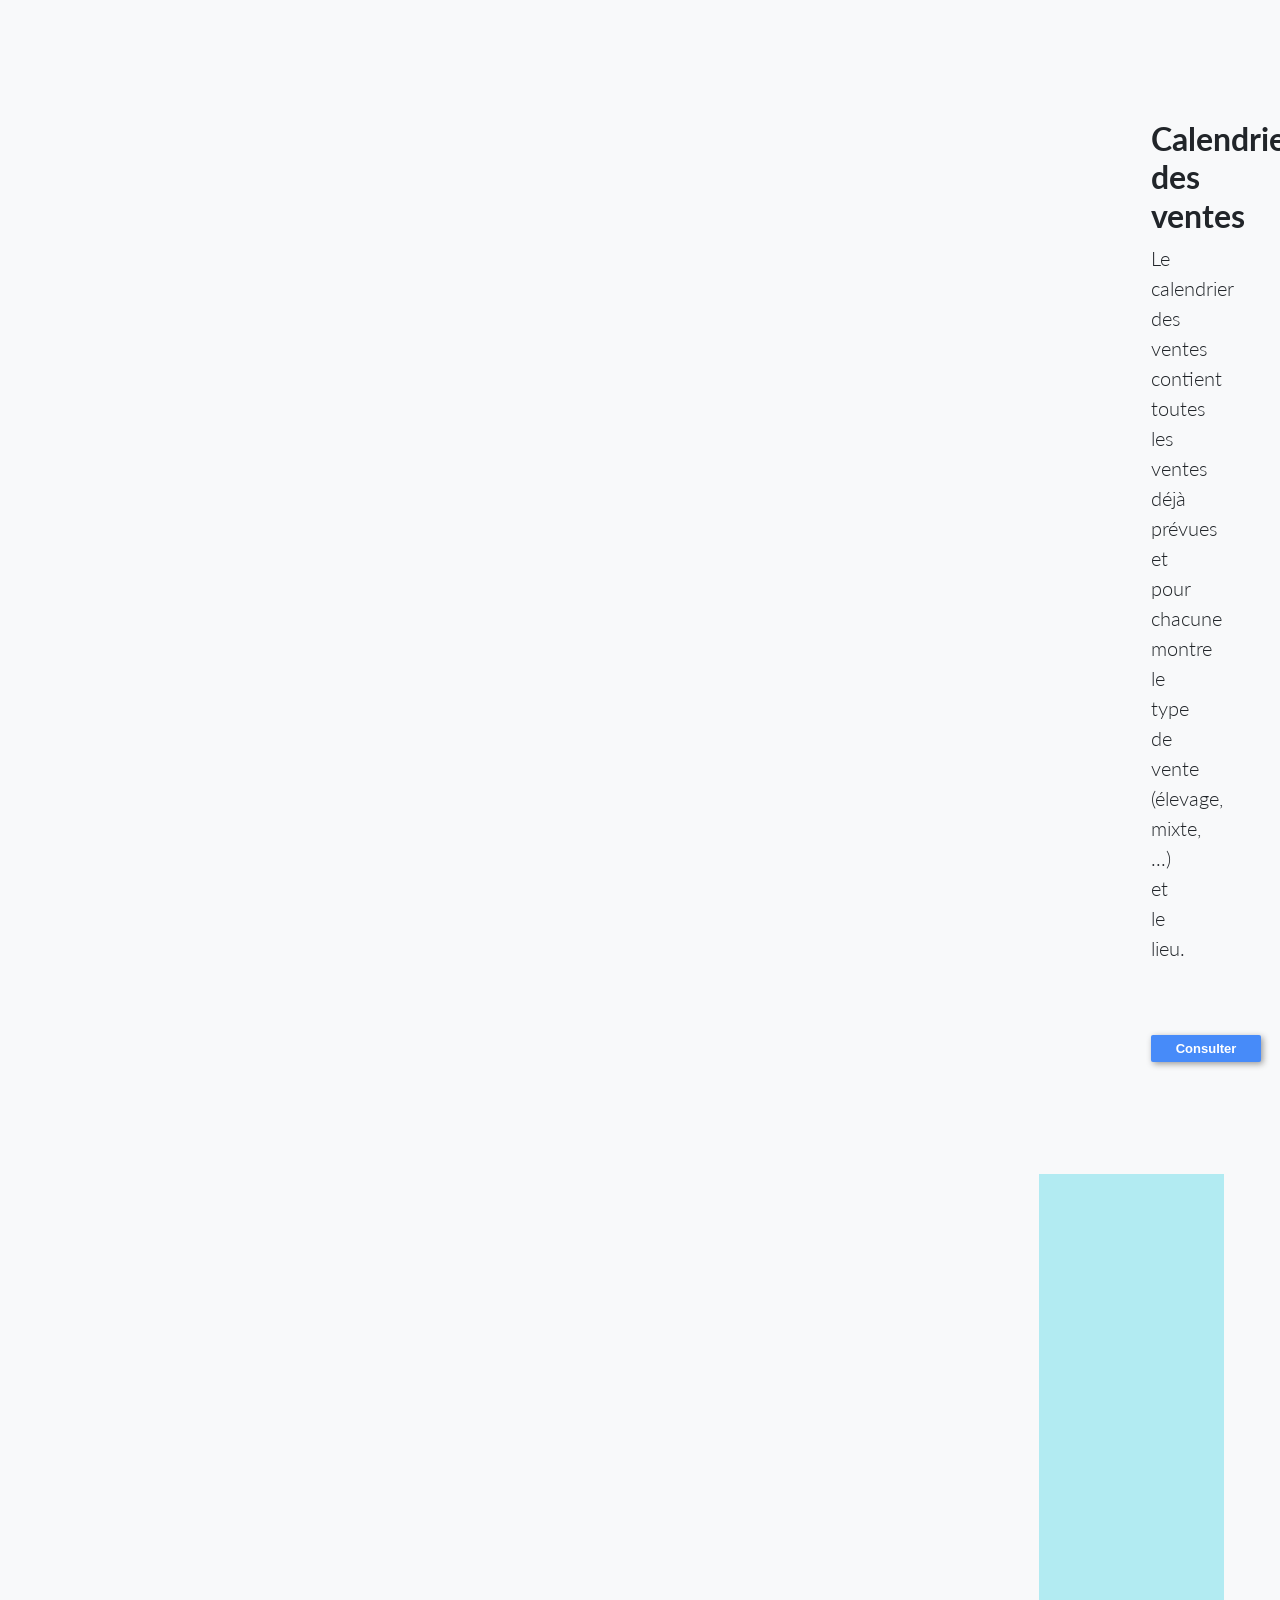
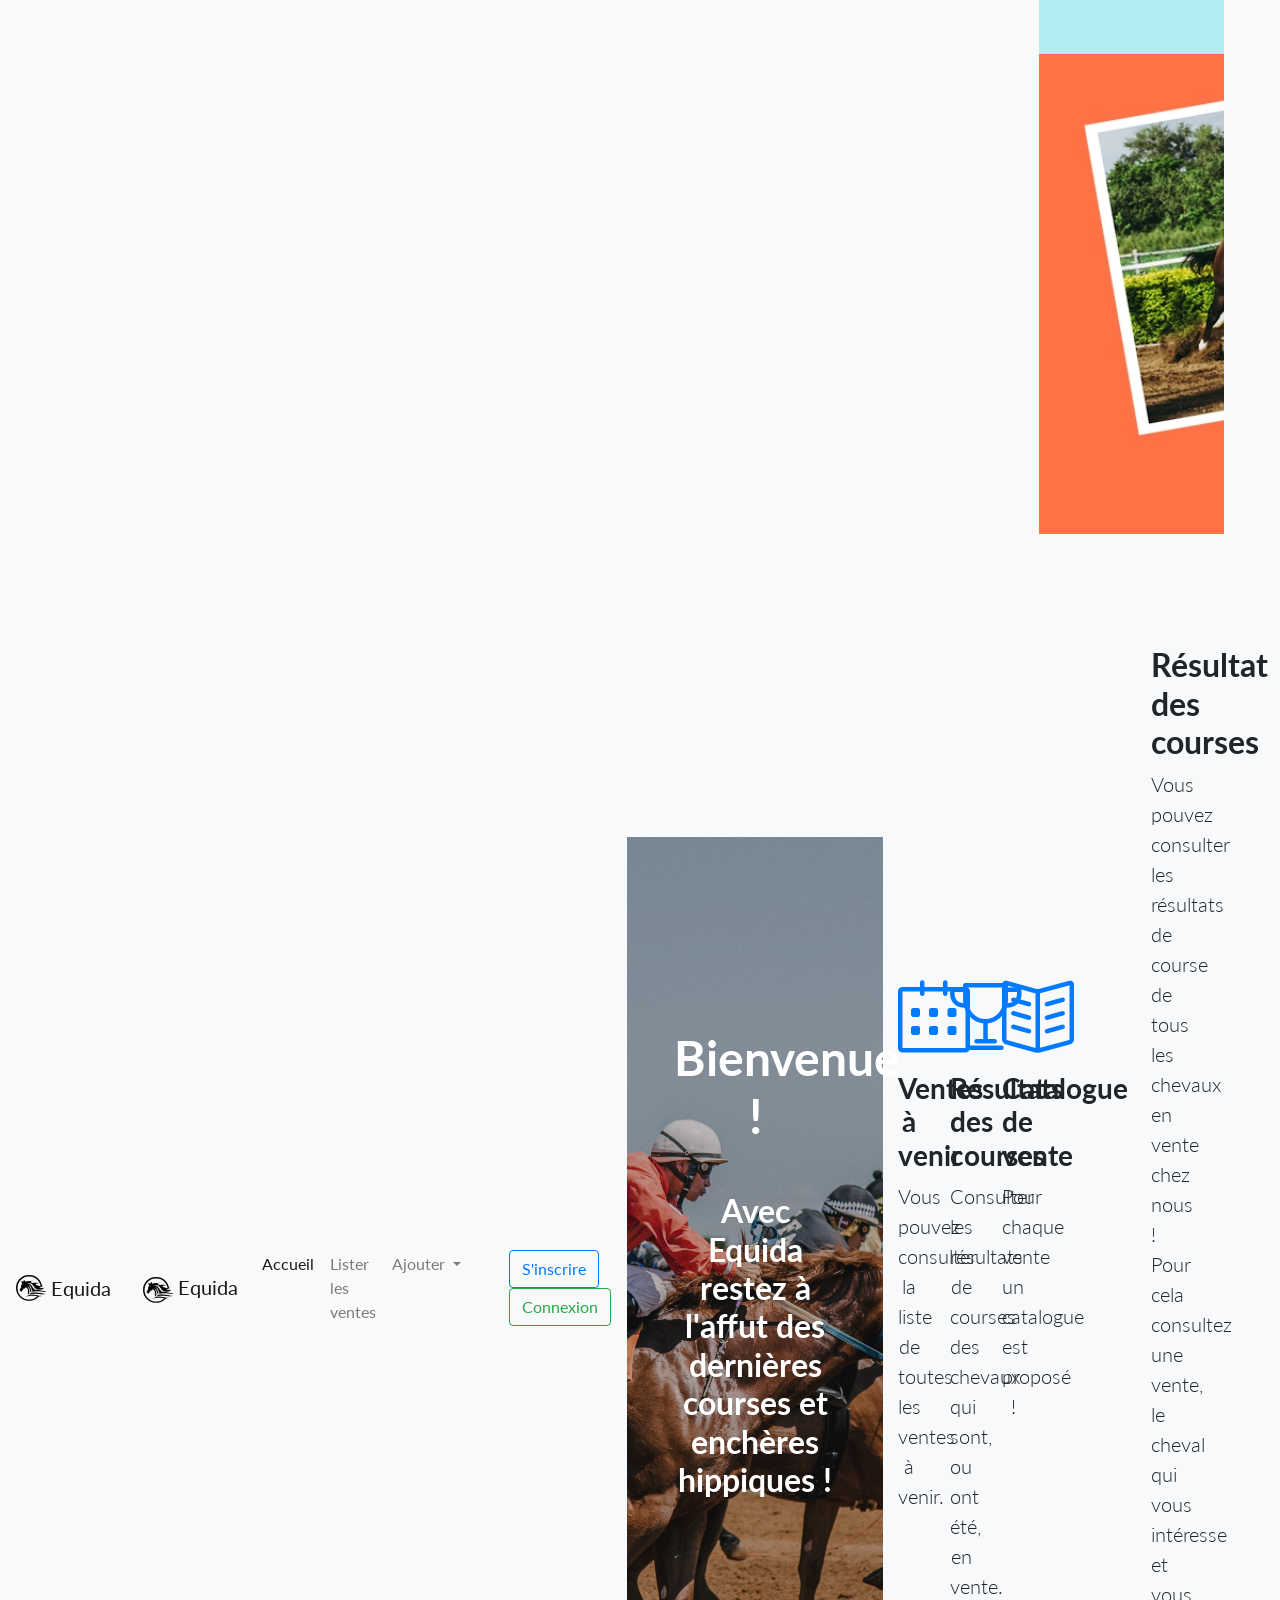
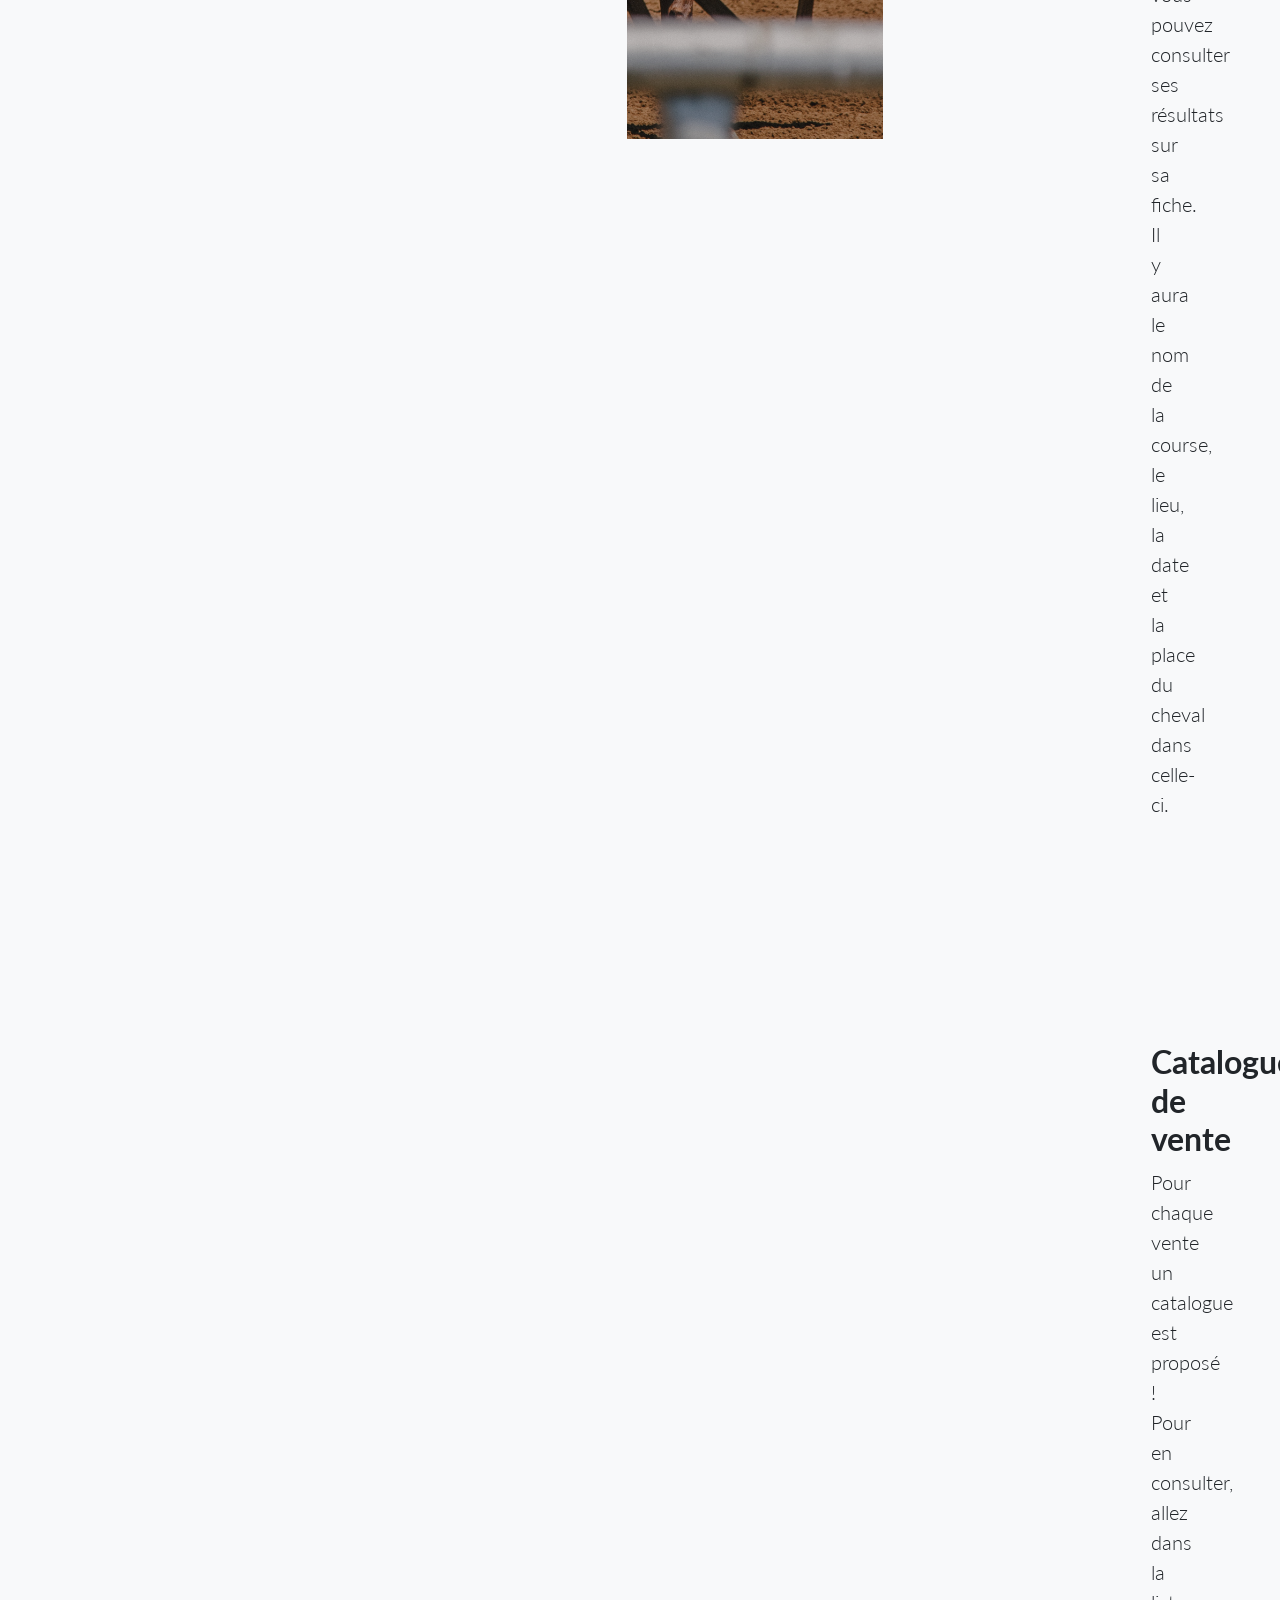
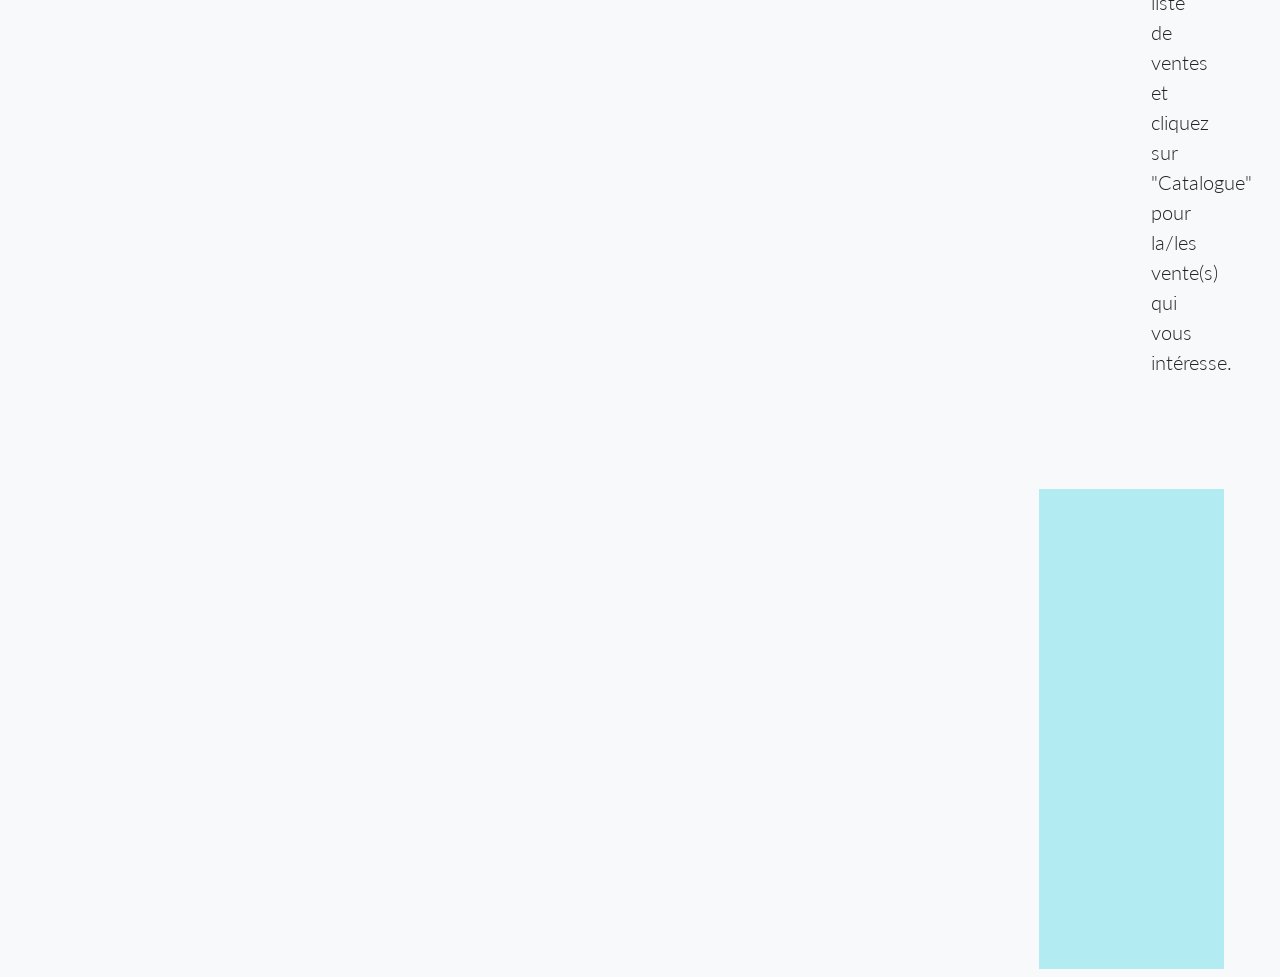
==== web/index.html @ ea1c99fb "Recup le projet" ====
<!DOCTYPE html>
<!--
To change this license header, choose License Headers in Project Properties.
To change this template file, choose Tools | Templates
and open the template in the editor.
-->
<html>
    <head>
        <title>Accueil</title>
        <meta charset="UTF-8">
        <meta name="viewport" content="width=device-width, initial-scale=1, shrink-to-fit=no">
        <!--<LINK href="stylesheet.css" rel="stylesheet" type="text/css">-->
    </head>
    <body>        
       
       <link rel="stylesheet" href="https://stackpath.bootstrapcdn.com/bootstrap/4.5.2/css/bootstrap.min.css" integrity="sha384-JcKb8q3iqJ61gNV9KGb8thSsNjpSL0n8PARn9HuZOnIxN0hoP+VmmDGMN5t9UJ0Z" crossorigin="anonymous">

    <nav class="navbar navbar-expand-lg navbar-light bg-light">
        <a class="navbar-brand" href="index.html">
            <img src="vues/img/Logo2.png" width="30" height="30" class="d-inline-block align-top" alt="ilg">
            Equida
        </a>

<html lang="en">

<head>

  <meta charset="utf-8">
  <meta name="viewport" content="width=device-width, initial-scale=1, shrink-to-fit=no">
  <meta name="description" content="">
  <meta name="author" content="">

  <title>Equida - Accueil</title>

  <!-- Bootstrap core CSS -->
  <link href="vendor/bootstrap/css/bootstrap.min.css" rel="stylesheet">

  <!-- Custom fonts for this template -->
  <link href="vendor/fontawesome-free/css/all.min.css" rel="stylesheet">
  <link href="vendor/simple-line-icons/css/simple-line-icons.css" rel="stylesheet" type="text/css">
  <link href="https://fonts.googleapis.com/css?family=Lato:300,400,700,300italic,400italic,700italic" rel="stylesheet" type="text/css">

  <!-- Custom styles for this template -->
  <link href="css/landing-page.min.css" rel="stylesheet">
  <link href="css/landing-page.css" rel="stylesheet">

</head>

<body>

  <!-- Navigation -->
  <nav class="navbar navbar-expand-lg navbar-light bg-light">
  <a class="navbar-brand" href="#">
      <img src="img/Logo2.png" alt="logo cheval" height="30" width="30">
          Equida</a>
  <button class="navbar-toggler" type="button" data-toggle="collapse" data-target="#navbarSupportedContent" aria-controls="navbarSupportedContent" aria-expanded="false" aria-label="Toggle navigation">
    <span class="navbar-toggler-icon"></span>
  </button>

  <div class="collapse navbar-collapse" id="navbarSupportedContent">
    <ul class="navbar-nav mr-auto">
      <li class="nav-item active">
        <a class="nav-link" href="index.html">Accueil <span class="sr-only">(current)</span></a>
      </li>
      <li class="nav-item">
        <a class="nav-link" href="ServletVentes/listerLesVentes">Lister les ventes</a>
      </li>
      <li class="nav-item dropdown">
        <a class="nav-link dropdown-toggle" href="#" id="navbarDropdown" role="button" data-toggle="dropdown" aria-haspopup="true" aria-expanded="false">
          Ajouter
        </a>
        <div class="dropdown-menu" aria-labelledby="navbarDropdown">
          <a class="dropdown-item" href="ServletClient/ajouterClient">Ajouter Client</a>
          <a class="dropdown-item" href="ServletCheval/ajouterCheval">Ajouter Cheval</a>
          <a class="dropdown-item" href="ServletAdmin/ajouterTypeCheval">Ajouter Type Cheval</a>
          <a class="dropdown-item" href="ServletAdmin/ajouterCategVente">Ajouter Catégorie</a>

           

          <a class="dropdown-item" href="ServletAdmin/ajouterPays">Ajouter Pays</a>

        </div>
      </li>
    </ul>
      
      <form class="form-inline my-2 my-lg-0">
      <ul class="form-inline my-2 my-lg-0">
       <a type="button" class="btn btn-outline-primary" href="inscription.html">S'inscrire </a> &nbsp;
       <a type="button" class="btn btn-outline-success" href="connexion.html">Connexion </a>
       
      </ul>
      
     
      
   
      
  </div>
</nav>

        
       <!--
        <div>PAGE D'ACCUEIL EQUIDA - A EMBELLIR</div>
        <a href="/Orion/ServletVentes/listerLesVentes"> Les Ventes</a><br>
        <a href="/Orion/ServletClient/ajouterClient"> Ajout Client</a><br>
        <a href="/Orion/ServletCheval/ajouterCheval"> Ajout Cheval</a><br>
        <a href="/Orion/ServletAdmin/ajouterCategVente"> Ajout Categorie</a><br>-->

    </body>
</html>

  <!-- Masthead -->
  <header class="masthead text-white text-center">
    <div class="overlay"></div>
    <div class="container">
      <div class="row">
        <div class="col-xl-9 mx-auto">
          <h1 class="mb-5">Bienvenue !</h1>
          <h2 class="mb-5">Avec Equida restez à l'affut des dernières courses et enchères hippiques !</h2>
        </div>
        <div class="col-md-10 col-lg-8 col-xl-7 mx-auto">
          <!--<form>
            <div class="form-row">
              <div class="col-12 col-md-9 mb-2 mb-md-0">
                <input type="email" class="form-control form-control-lg" placeholder="Enter your email...">
              </div>
              <div class="col-12 col-md-3">
                <button type="submit" class="btn btn-block btn-lg btn-primary">Sign up!</button>
              </div>
            </div>
          </form>-->
        </div>
      </div>
    </div>
  </header>

  <!-- Icons Grid -->
  <section class="features-icons bg-light text-center">
    <div class="container">
      <div class="row">
        <div class="col-lg-4">
          <div class="features-icons-item mx-auto mb-5 mb-lg-0 mb-lg-3">
            <div class="features-icons-icon d-flex">
              <i class="icon-calendar m-auto text-primary"></i>
            </div>
            <h3>Ventes à venir</h3>
            <p class="lead mb-0">Vous pouvez consulter la liste de toutes les ventes à venir.</p>
          </div>
        </div>
        <div class="col-lg-4">
          <div class="features-icons-item mx-auto mb-5 mb-lg-0 mb-lg-3">
            <div class="features-icons-icon d-flex">
              <i class="icon-trophy m-auto text-primary"></i>
            </div>
            <h3>Résultats des courses</h3>
            <p class="lead mb-0">Consulter les résultats de courses des chevaux qui sont, ou ont été, en vente.</p>
          </div>
        </div>
        <div class="col-lg-4">
          <div class="features-icons-item mx-auto mb-0 mb-lg-3">
            <div class="features-icons-icon d-flex">
              <i class="icon-book-open m-auto text-primary"></i>
            </div>
            <h3>Catalogue de vente</h3>
            <p class="lead mb-0">Pour chaque vente un catalogue est proposé !</p>
          </div>
        </div>
      </div>
    </div>
  </section>

  <!-- Image Showcases -->
  <section class="showcase">
    <div class="container-fluid p-0">
      <div class="row no-gutters">

        <div class="col-lg-6 order-lg-2 text-white showcase-img" style="background-image: url('img/bg-showcase-1.jpg');"></div>
        <div class="col-lg-6 order-lg-1 my-auto showcase-text">
          <h2>Calendrier des ventes</h2>
          <p class="lead mb-0">Le calendrier des ventes contient toutes les ventes déjà prévues et pour chacune montre le type de vente (élevage, mixte, ...) et le lieu.</p>
          <br><br><br>
          <button class="btBleu" style="display: block; margin : auto; " onclick="window.location.href = 'ServletVentes/listerLesVentes';">Consulter</button> <!-- Plus tard changer pour un vrai calendrier -->
        </div>
      </div>
      <div class="row no-gutters">
        <div class="col-lg-6 text-white showcase-img" style="background-image: url('img/bg-showcase-2.jpg');"></div>
        <div class="col-lg-6 my-auto showcase-text">
          <h2>Résultat des courses</h2>
          <p class="lead mb-0">Vous pouvez consulter les résultats de course de tous les chevaux en vente chez nous ! Pour cela consultez une vente, le cheval qui vous intéresse et vous pouvez consulter ses résultats sur sa fiche. <br> Il y aura le nom de la course, le lieu, la date et la place du cheval dans celle-ci.</p>
        </div>
      </div>
      <div class="row no-gutters">
        <div class="col-lg-6 order-lg-2 text-white showcase-img" style="background-image: url('img/bg-showcase-3.jpg');"></div>
        <div class="col-lg-6 order-lg-1 my-auto showcase-text">
          <h2>Catalogue de vente</h2>
          <p class="lead mb-0">Pour chaque vente un catalogue est proposé ! <br> Pour en consulter, allez dans la liste de ventes et cliquez sur "Catalogue" pour la/les vente(s) qui vous intéresse.</p>
        </div>
      </div>
    </div>
  </section>


  <!-- Call to Action -->
  <!--<section class="call-to-action text-white text-center">
    <div class="overlay"></div>
    <div class="container">
      <div class="row">
        <div class="col-xl-9 mx-auto">
          <h2 class="mb-4">Ready to get started? Sign up now!</h2>
        </div>
        <div class="col-md-10 col-lg-8 col-xl-7 mx-auto">
          <form>
            <div class="form-row">
              <div class="col-12 col-md-9 mb-2 mb-md-0">
                <input type="email" class="form-control form-control-lg" placeholder="Enter your email...">
              </div>
              <div class="col-12 col-md-3">
                <button type="submit" class="btn btn-block btn-lg btn-primary">Sign up!</button>
              </div>
            </div>
          </form>
        </div>
      </div>
    </div>
  </section>
  -->

  <!-- Footer -->
  <footer class="footer bg-light">
    <div class="container">
      <div class="row">
        <div class="col-lg-6 h-100 text-center text-lg-left my-auto">
          <ul class="list-inline mb-2">
            <li class="list-inline-item">
              <a href="#">A propos</a>
            </li>
            <li class="list-inline-item">&sdot;</li>
            <li class="list-inline-item">
              <a href="#">Contact</a>
            </li>
            <li class="list-inline-item">&sdot;</li>
            <li class="list-inline-item">
              <a href="#">Conditions d'utilisation</a>
            </li>
            <li class="list-inline-item">&sdot;</li>
            <li class="list-inline-item">
              <a href="#">RGPD</a>
            </li>
          </ul>
          <p class="text-muted small mb-4 mb-lg-0">&copy; Equida 2020 | CLEMENT Hugo - ADALA Yanis - DUPREZ Valentine <br> Lycée Jean Rostand, Caen - BTS SIO 2020-2021.</p>
        </div>
        
      </div>
    </div>
  </footer>


  <!-- Bootstrap core JavaScript -->
  <script src="vendor/jquery/jquery.min.js"></script>
  <script src="vendor/bootstrap/js/bootstrap.bundle.min.js"></script>

</body>

</html>
---- web/stylesheet.css ----
/*
To change this license header, choose License Headers in Project Properties.
To change this template file, choose Tools | Templates
and open the template in the editor.
*/
/* 
    Created on : 6 oct. 2020, 08:26:39
    Author     : sio2
*/

div{
    font-size: 250%;
    text-decoration:underline;
    text-align: center
}

nav ul{
    padding: 0px;
    margin: 0px;
    list-style-type:none;
    background-color:#333333;
    text-align: center;
}

nav li{
    display:inline-block;
    width:200px;
    height:40px;
    margin:0px;
    padding:0px;
    border-right:1px solid #CCCCCC;
    text-align: center;
    line-height:40px;
}

nav li :hover{
    background-color:#3388BB;
}

nav li a{
    display:block;
    text-decoration:none;
    color:#FFFFFF;
}

title{
    font-size: 250%;
    text-decoration:underline;
    text-align: center
}
---- web/css/landing-page.min.css ----
/*!
 * Start Bootstrap - Landing Page v5.0.8 (https://startbootstrap.com/themes/landing-page)
 * Copyright 2013-2020 Start Bootstrap
 * Licensed under MIT (https://github.com/StartBootstrap/startbootstrap-landing-page/blob/master/LICENSE)
 */body{font-family:Lato,'Helvetica Neue',Helvetica,Arial,sans-serif}h1,h2,h3,h4,h5,h6{font-family:Lato,'Helvetica Neue',Helvetica,Arial,sans-serif;font-weight:700}header.masthead{position:relative;background-color:#343a40;background:url(../img/bg-masthead.jpg) no-repeat center center;background-size:cover;padding-top:8rem;padding-bottom:8rem}header.masthead .overlay{position:absolute;background-color:#212529;height:100%;width:100%;top:0;left:0;opacity:.3}header.masthead h1{font-size:2rem}@media (min-width:768px){header.masthead{padding-top:12rem;padding-bottom:12rem}header.masthead h1{font-size:3rem}}.showcase .showcase-text{padding:3rem}.showcase .showcase-img{min-height:30rem;background-size:cover}@media (min-width:768px){.showcase .showcase-text{padding:7rem}}.features-icons{padding-top:7rem;padding-bottom:7rem}.features-icons .features-icons-item{max-width:20rem}.features-icons .features-icons-item .features-icons-icon{height:7rem}.features-icons .features-icons-item .features-icons-icon i{font-size:4.5rem}.features-icons .features-icons-item:hover .features-icons-icon i{font-size:5rem}.testimonials{padding-top:7rem;padding-bottom:7rem}.testimonials .testimonial-item{max-width:18rem}.testimonials .testimonial-item img{max-width:12rem;box-shadow:0 5px 5px 0 #adb5bd}.call-to-action{position:relative;background-color:#343a40;background:url(../img/bg-masthead.jpg) no-repeat center center;background-size:cover;padding-top:7rem;padding-bottom:7rem}.call-to-action .overlay{position:absolute;background-color:#212529;height:100%;width:100%;top:0;left:0;opacity:.3}footer.footer{padding-top:4rem;padding-bottom:4rem}
---- web/css/landing-page.css ----
/*!
 * Start Bootstrap - Landing Page v5.0.8 (https://startbootstrap.com/themes/landing-page)
 * Copyright 2013-2020 Start Bootstrap
 * Licensed under MIT (https://github.com/StartBootstrap/startbootstrap-landing-page/blob/master/LICENSE)
 */

body {
  font-family: 'Lato', 'Helvetica Neue', Helvetica, Arial, sans-serif;
}

h1,
h2,
h3,
h4,
h5,
h6 {
  font-family: 'Lato', 'Helvetica Neue', Helvetica, Arial, sans-serif;
  font-weight: 700;
}

header.masthead {
  position: relative;
  background-color: #343a40;
  background: url("../img/bg-masthead.jpg") no-repeat center center;
  background-size: cover;
  padding-top: 8rem;
  padding-bottom: 8rem;
}

header.masthead .overlay {
  position: absolute;
  background-color: #212529;
  height: 100%;
  width: 100%;
  top: 0;
  left: 0;
  opacity: 0.3;
}

header.masthead h1 {
  font-size: 2rem;
}

@media (min-width: 768px) {
  header.masthead {
    padding-top: 12rem;
    padding-bottom: 12rem;
  }
  header.masthead h1 {
    font-size: 3rem;
  }
}

.showcase .showcase-text {
  padding: 3rem;
}

.showcase .showcase-img {
  min-height: 30rem;
  background-size: cover;
}

@media (min-width: 768px) {
  .showcase .showcase-text {
    padding: 7rem;
  }
}

.features-icons {
  padding-top: 7rem;
  padding-bottom: 7rem;
}

.features-icons .features-icons-item {
  max-width: 20rem;
}

.features-icons .features-icons-item .features-icons-icon {
  height: 7rem;
}

.features-icons .features-icons-item .features-icons-icon i {
  font-size: 4.5rem;
}

.features-icons .features-icons-item:hover .features-icons-icon i {
  font-size: 5rem;
}

.testimonials {
  padding-top: 7rem;
  padding-bottom: 7rem;
}

.testimonials .testimonial-item {
  max-width: 18rem;
}

.testimonials .testimonial-item img {
  max-width: 12rem;
  box-shadow: 0px 5px 5px 0px #adb5bd;
}

.call-to-action {
  position: relative;
  background-color: #343a40;
  background: url("../img/bg-masthead.jpg") no-repeat center center;
  background-size: cover;
  padding-top: 7rem;
  padding-bottom: 7rem;
}

.call-to-action .overlay {
  position: absolute;
  background-color: #212529;
  height: 100%;
  width: 100%;
  top: 0;
  left: 0;
  opacity: 0.3;
}

footer.footer {
  padding-top: 4rem;
  padding-bottom: 4rem;
}

.btBleu {
        width:110px;
	cursor:pointer;
	text-transform:capitalize;
	border:none;
	padding:6px;
	border-radius:2px;
	box-shadow:2px 2px 6px #999;
	background: #478bf9;
	font:bold 13px Arial;
	color:#fff;
}
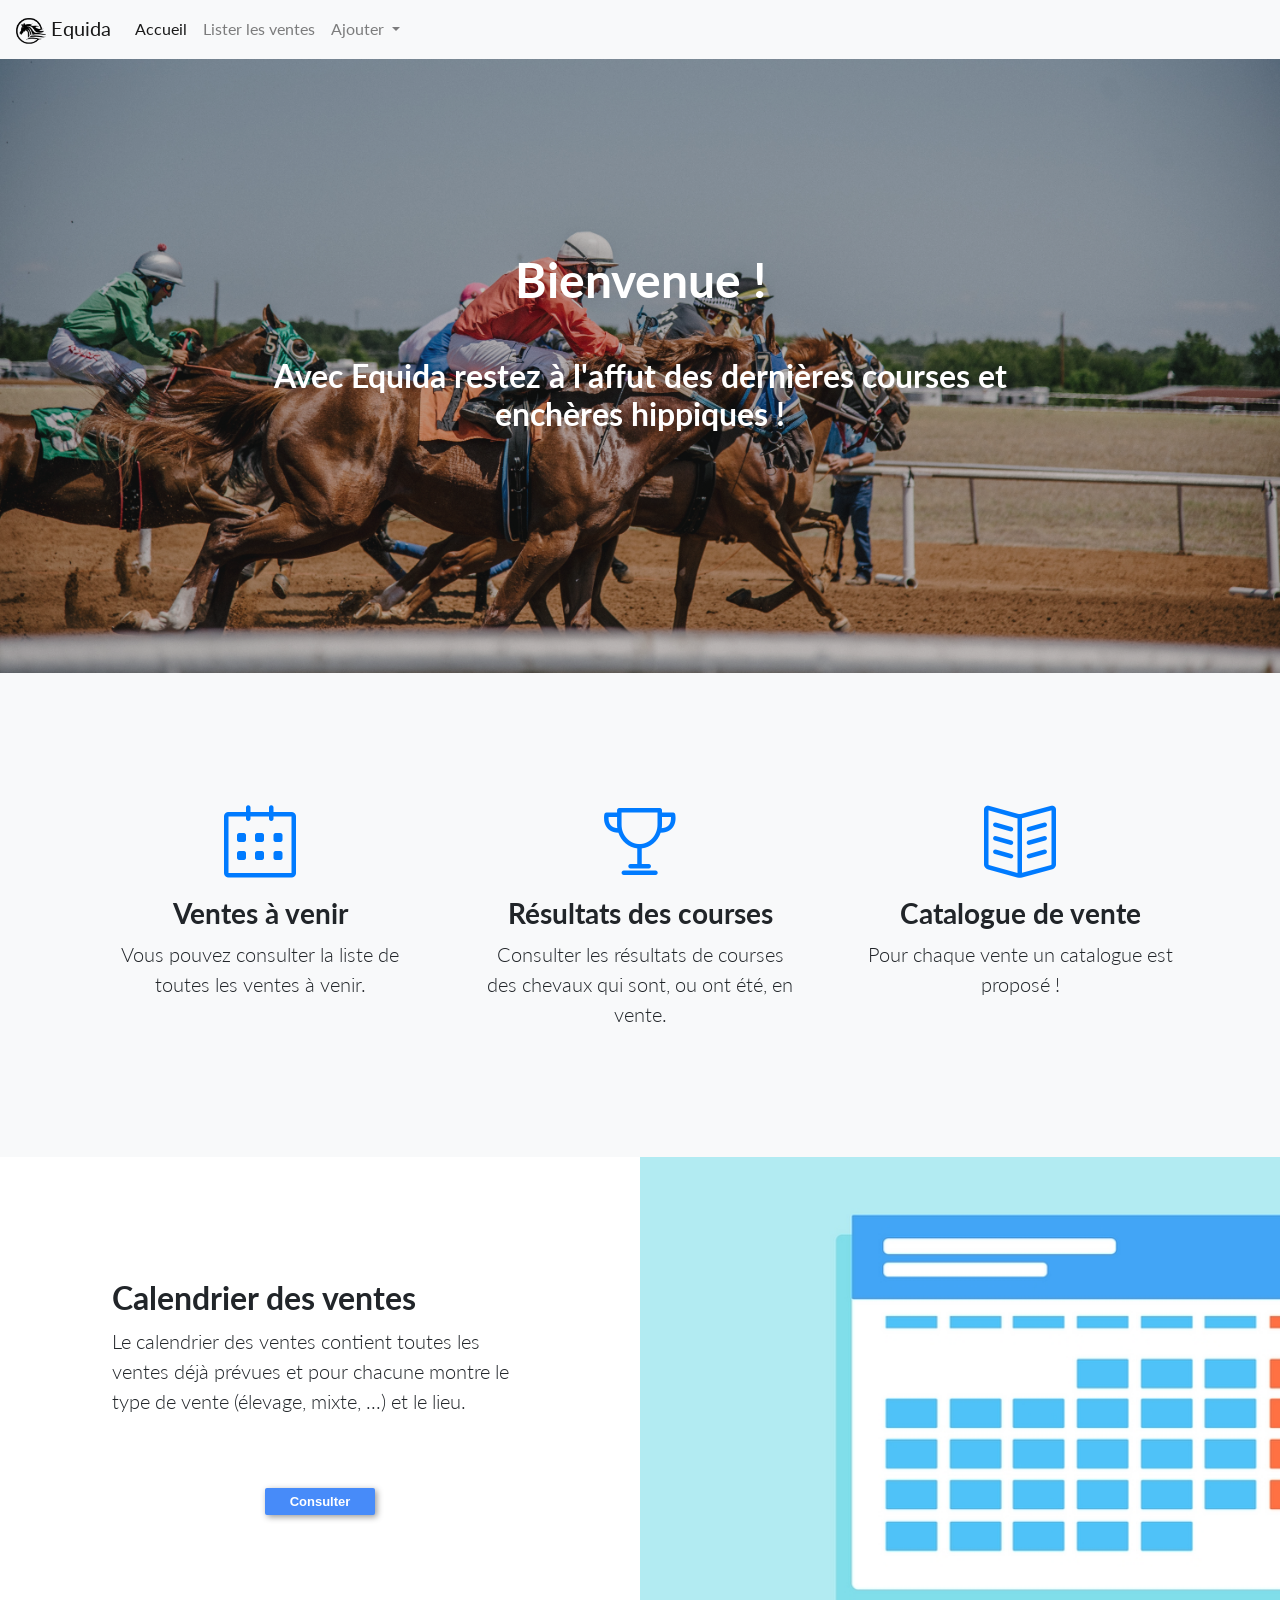
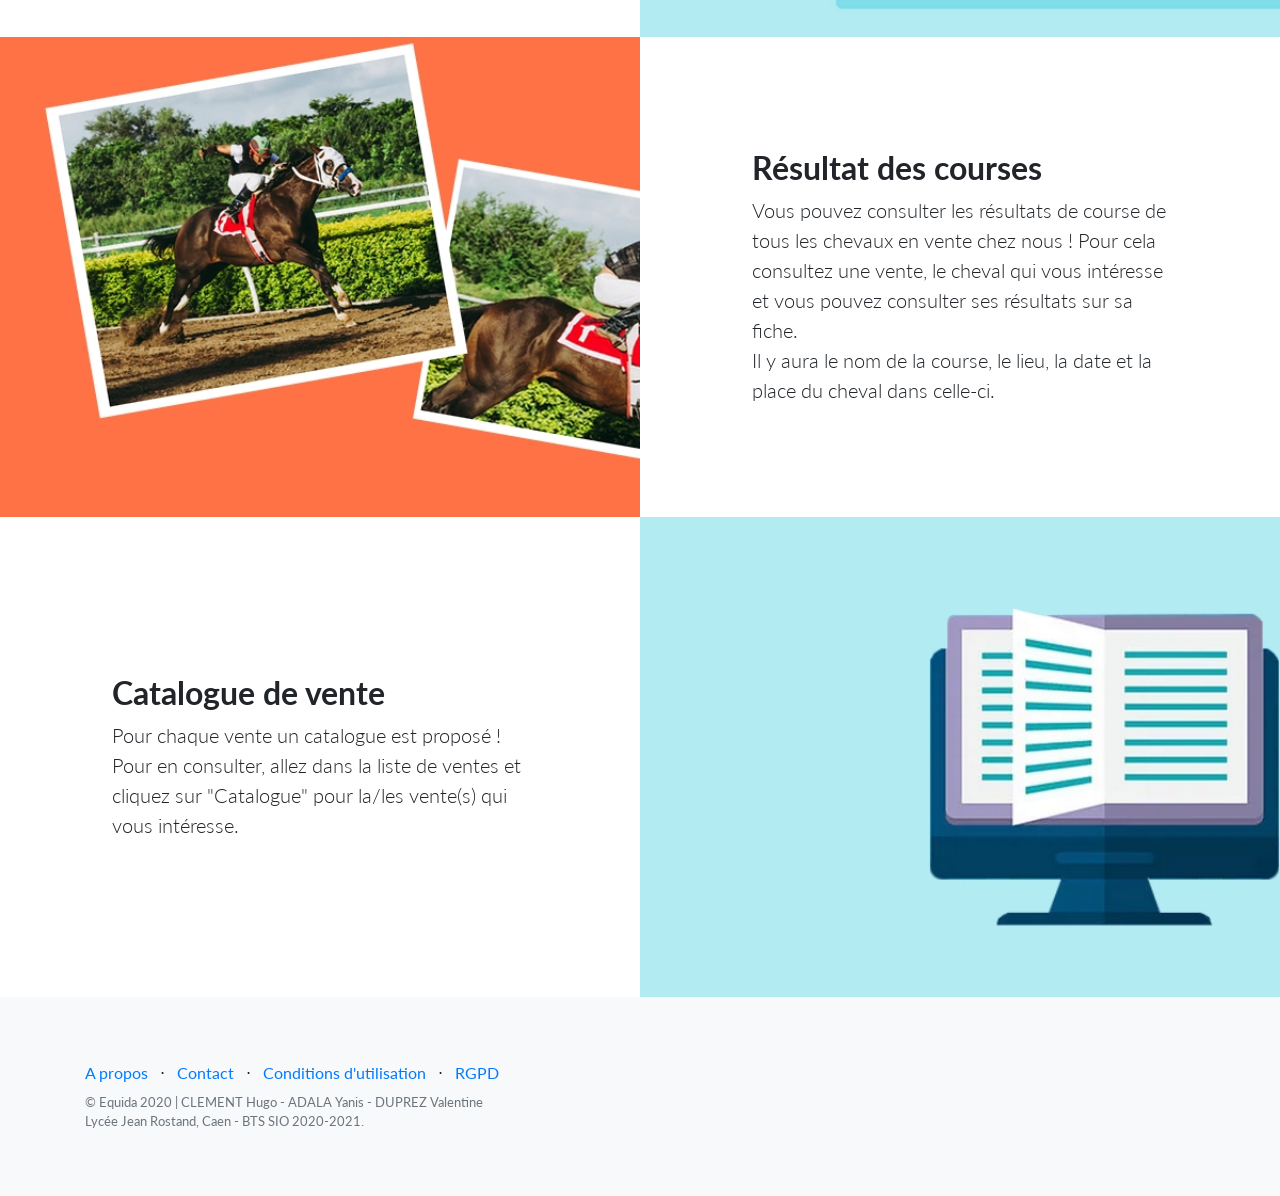
==== commit 9552c7c3: "Fixed Calendrier" ====
--- a/web/index.html
+++ b/web/index.html
@@ -1,26 +1,4 @@
 <!DOCTYPE html>
-<!--
-To change this license header, choose License Headers in Project Properties.
-To change this template file, choose Tools | Templates
-and open the template in the editor.
--->
-<html>
-    <head>
-        <title>Accueil</title>
-        <meta charset="UTF-8">
-        <meta name="viewport" content="width=device-width, initial-scale=1, shrink-to-fit=no">
-        <!--<LINK href="stylesheet.css" rel="stylesheet" type="text/css">-->
-    </head>
-    <body>        
-       
-       <link rel="stylesheet" href="https://stackpath.bootstrapcdn.com/bootstrap/4.5.2/css/bootstrap.min.css" integrity="sha384-JcKb8q3iqJ61gNV9KGb8thSsNjpSL0n8PARn9HuZOnIxN0hoP+VmmDGMN5t9UJ0Z" crossorigin="anonymous">
-
-    <nav class="navbar navbar-expand-lg navbar-light bg-light">
-        <a class="navbar-brand" href="index.html">
-            <img src="vues/img/Logo2.png" width="30" height="30" class="d-inline-block align-top" alt="ilg">
-            Equida
-        </a>
-
 <html lang="en">
 
 <head>
@@ -74,39 +52,13 @@
           <a class="dropdown-item" href="ServletCheval/ajouterCheval">Ajouter Cheval</a>
           <a class="dropdown-item" href="ServletAdmin/ajouterTypeCheval">Ajouter Type Cheval</a>
           <a class="dropdown-item" href="ServletAdmin/ajouterCategVente">Ajouter Catégorie</a>
-
-           
-
           <a class="dropdown-item" href="ServletAdmin/ajouterPays">Ajouter Pays</a>
-
+          <a class="dropdown-item" href="ServletAdmin/ajouterLieux">Ajouter Lieux</a>
         </div>
       </li>
     </ul>
-      
-      <form class="form-inline my-2 my-lg-0">
-      <ul class="form-inline my-2 my-lg-0">
-       <a type="button" class="btn btn-outline-primary" href="inscription.html">S'inscrire </a> &nbsp;
-       <a type="button" class="btn btn-outline-success" href="connexion.html">Connexion </a>
-       
-      </ul>
-      
-     
-      
-   
-      
   </div>
 </nav>
-
-        
-       <!--
-        <div>PAGE D'ACCUEIL EQUIDA - A EMBELLIR</div>
-        <a href="/Orion/ServletVentes/listerLesVentes"> Les Ventes</a><br>
-        <a href="/Orion/ServletClient/ajouterClient"> Ajout Client</a><br>
-        <a href="/Orion/ServletCheval/ajouterCheval"> Ajout Cheval</a><br>
-        <a href="/Orion/ServletAdmin/ajouterCategVente"> Ajout Categorie</a><br>-->
-
-    </body>
-</html>
 
   <!-- Masthead -->
   <header class="masthead text-white text-center">
@@ -178,7 +130,9 @@
           <h2>Calendrier des ventes</h2>
           <p class="lead mb-0">Le calendrier des ventes contient toutes les ventes déjà prévues et pour chacune montre le type de vente (élevage, mixte, ...) et le lieu.</p>
           <br><br><br>
-          <button class="btBleu" style="display: block; margin : auto; " onclick="window.location.href = 'ServletVentes/listerLesVentes';">Consulter</button> <!-- Plus tard changer pour un vrai calendrier -->
+
+          <button class="btBleu" style="display: block; margin : auto; " onclick="window.location.href = 'ServletVentes/CalendrierVentes';">Consulter</button>
+
         </div>
       </div>
       <div class="row no-gutters">
@@ -252,7 +206,8 @@
       </div>
     </div>
   </footer>
-
+    </body>
+</html>
 
   <!-- Bootstrap core JavaScript -->
   <script src="vendor/jquery/jquery.min.js"></script>
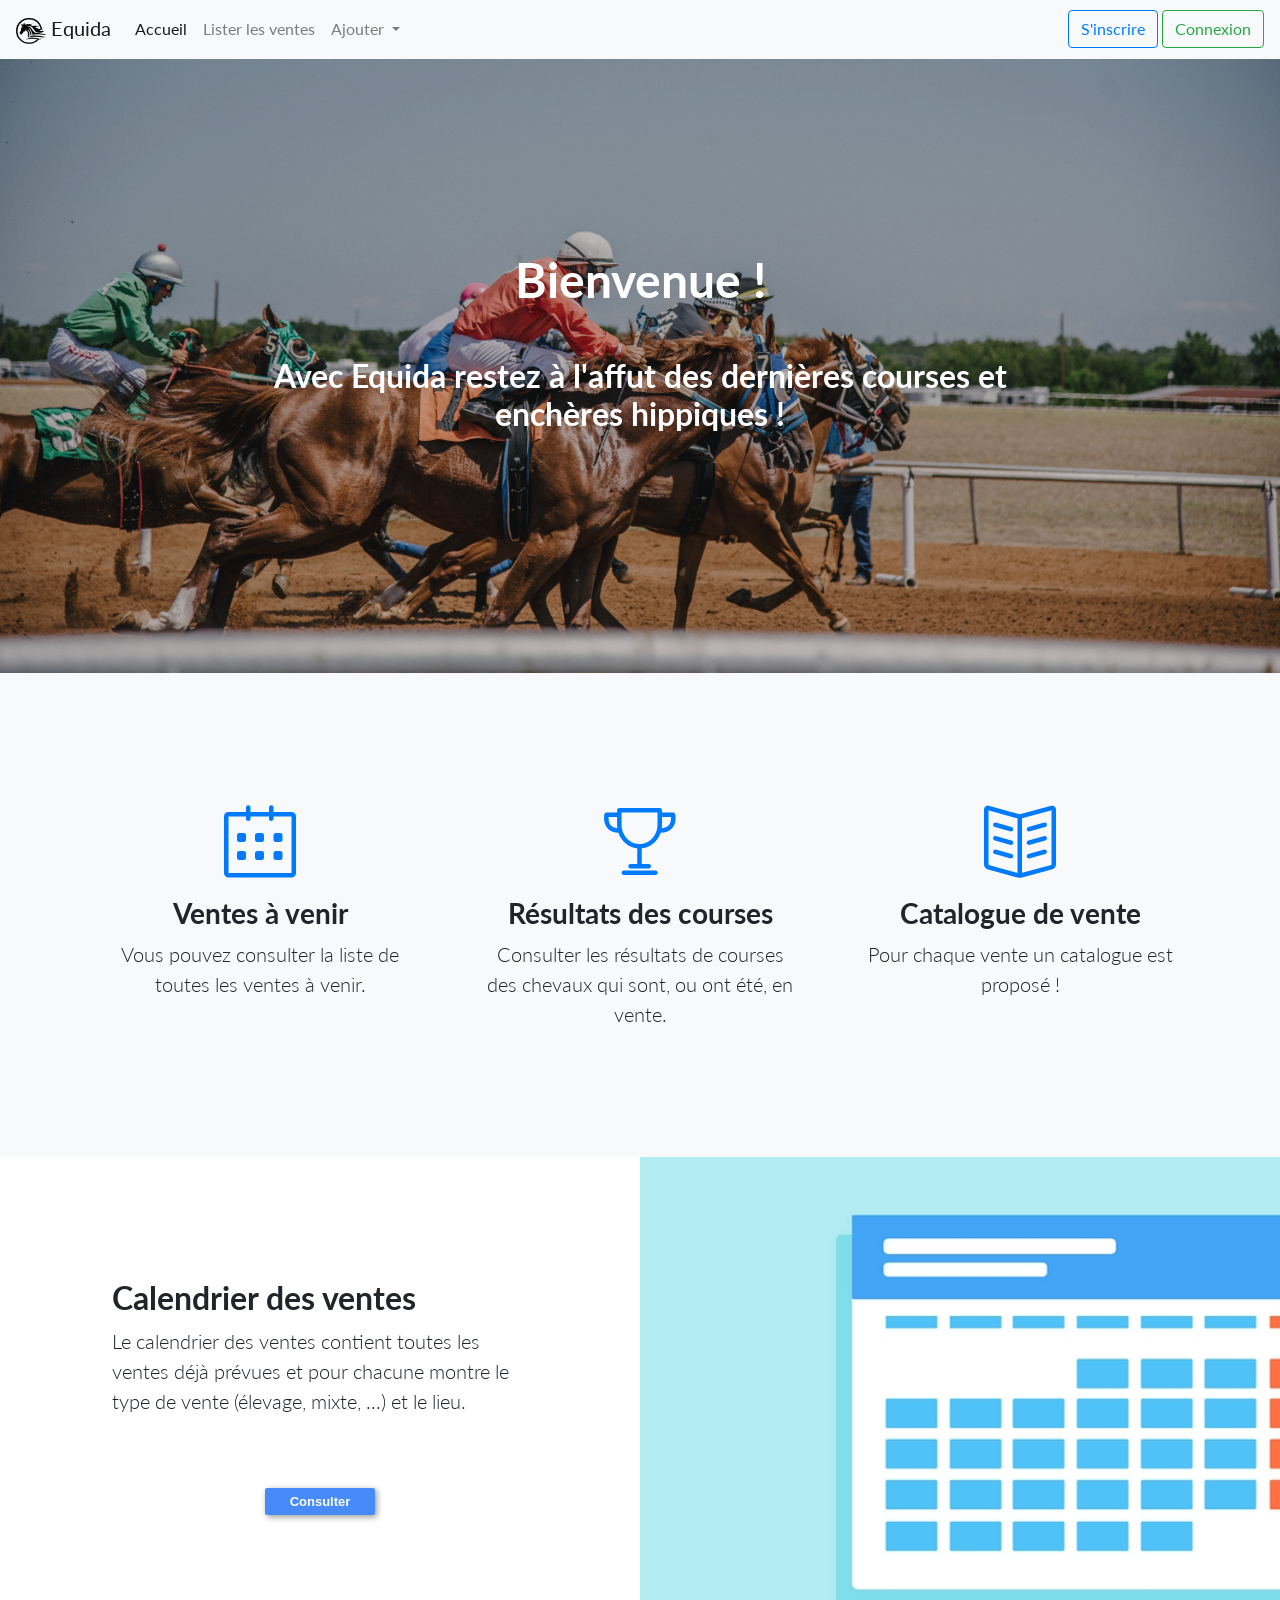
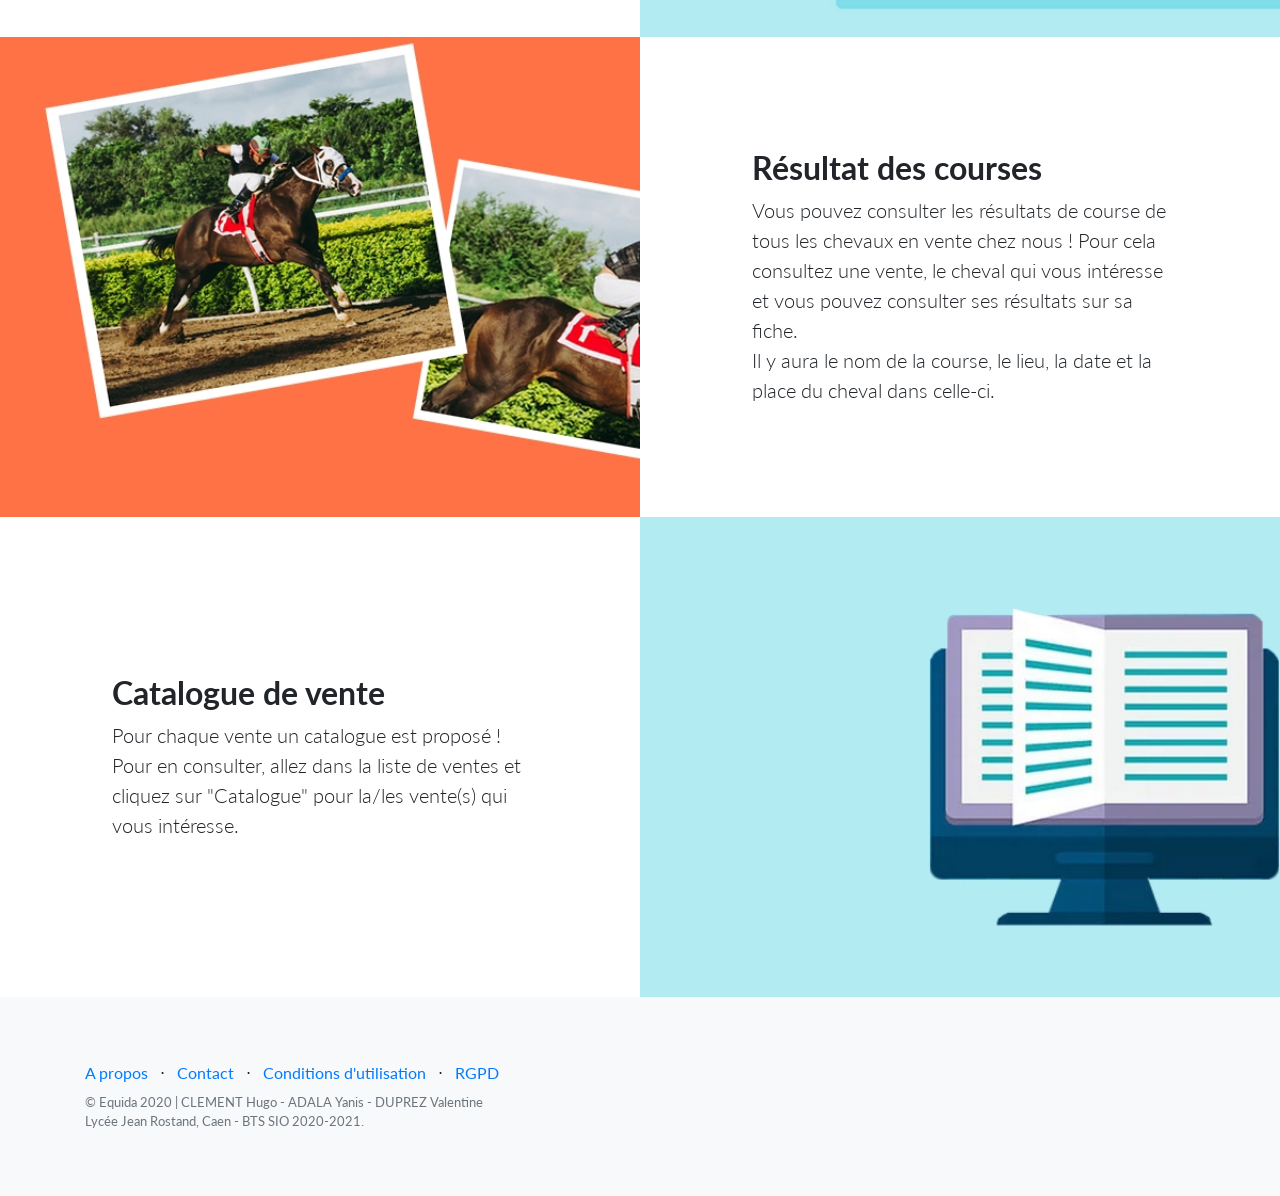
==== commit a5121fc3: "stabilisation" ====
--- a/web/index.html
+++ b/web/index.html
@@ -57,8 +57,16 @@
         </div>
       </li>
     </ul>
+      <form class="form-inline my-2 my-lg-0">
+      <ul class="form-inline my-2 my-lg-0">
+       <a type="button" class="btn btn-outline-primary" href="inscription.html">S'inscrire </a> &nbsp;
+       <a type="button" class="btn btn-outline-success" href="connexion.html">Connexion </a>
+      </ul>
+      </form>
   </div>
+        
 </nav>
+
 
   <!-- Masthead -->
   <header class="masthead text-white text-center">
@@ -215,4 +223,4 @@
 
 </body>
 
-</html>
+</html>
